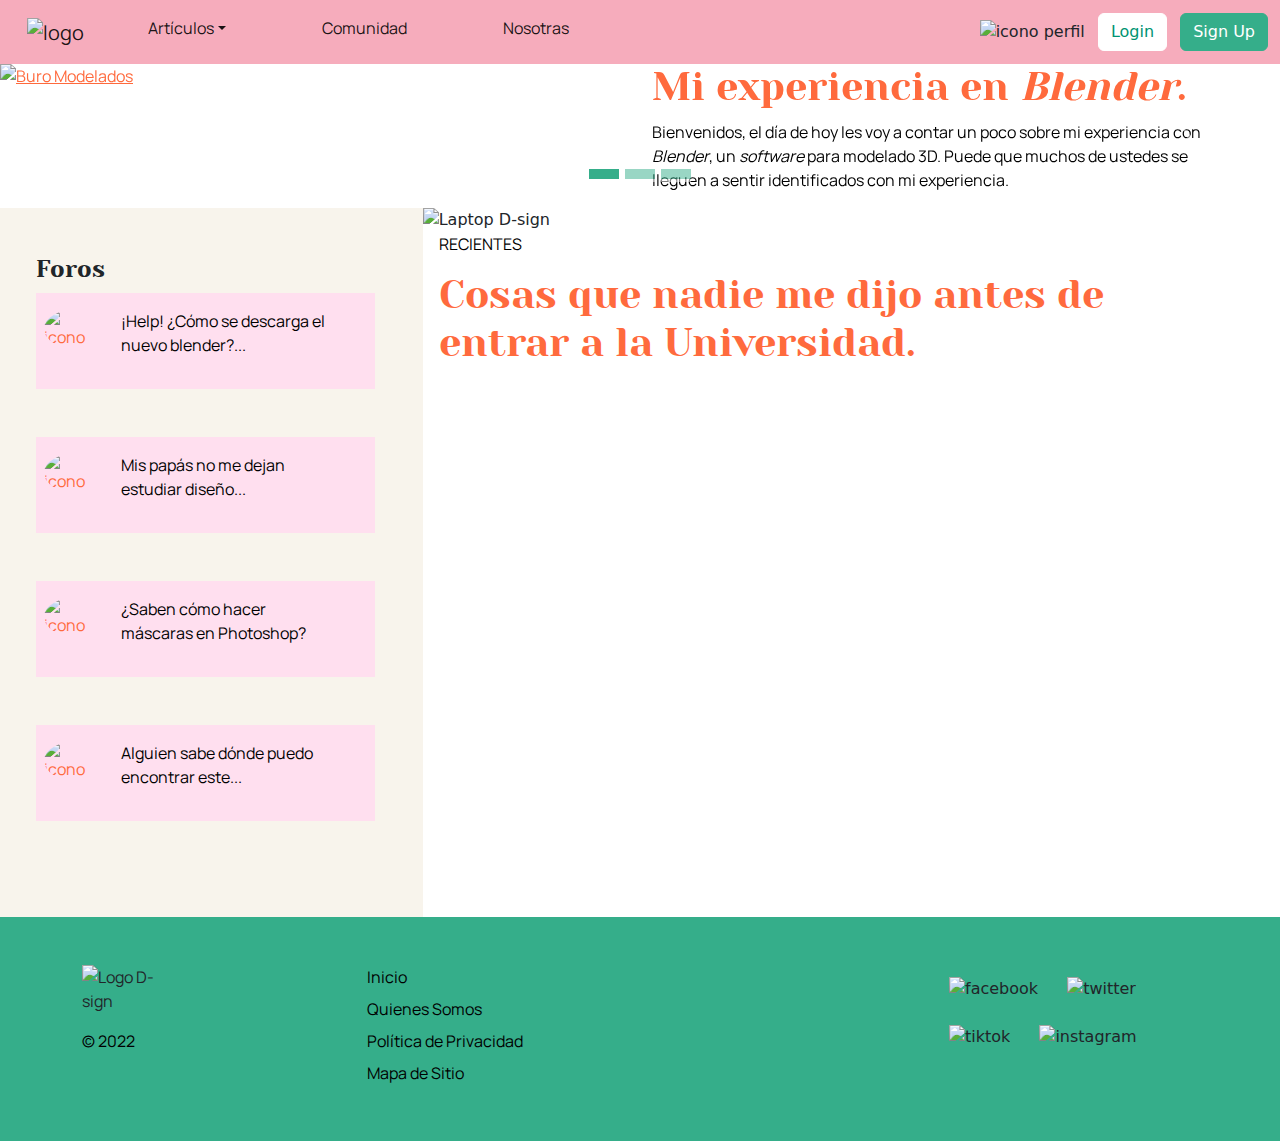
==== index.html @ 986c0e19 "D-sign Proyecto Horizontal" ====
<!DOCTYPE html>
<html lang="en">
<head>
    <meta charset="UTF-8">
    <meta http-equiv="X-UA-Compatible" content="IE=edge">
    <meta name="viewport" content="width=device-width, initial-scale=1.0">
    <title>(D)sign</title>

    <link rel="stylesheet" href="css/bootstrap.min.css">
    <link rel="stylesheet" href="css/style.css">
    <link rel="preconnect" href="https://fonts.googleapis.com">
    <link href="https://fonts.googleapis.com/css2?family=Manrope&display=swap" rel="stylesheet">
    <link rel="icon" href="images/logo-color.ico">
</head>
<body>
    <header>
        <nav class="navbar navbar-expand-md" aria-label="Eleventh navbar example">
            <div class="container-fluid">
                <a class="navbar-brand" href="index.html"><img class="logo" src="images/LogoDsign.png" alt="logo"></a>
                <button class="navbar-toggler" type="button" data-bs-toggle="collapse" data-bs-target="#navbarsExample04" aria-controls="navbarsExample04" aria-expanded="false" aria-label="Toggle navigation">
                    <span class="navbar-toggler-icon"></span>
                </button>
                <div class="collapse navbar-collapse" id="navbarsExample04">
                    <ul class="col-md-9 col-12 navbar-nav col-md-auto mb-2 text-center">
                        <li class="nav-item dropdown">
                            <a class="nav-link active dropdown-toggle px-5" href="artículos.html" id="dropdown04" data-bs-toggle="dropdown" aria-expanded="false">Artículos</a>
                            <ul class="dropdown-menu" aria-labelledby="dropdown04">
                                <li><a class="dropdown-item" target="_blank" href="artículos.html">Artículo 1</li>
                                <li><a class="dropdown-item" target="_blank" href="entrada2.html">Artículo 2</a></li>
                                <li><a class="dropdown-item" target="_blank" href="entrada3.html">Artículo 3</a></li>
                                <li><a class="dropdown-item" target="_blank" href="entrada4.html">Artículo 4</a></li>
                                <li><a class="dropdown-item" target="_blank" href="entrada5.html">Artículo 5</a></li>
                                <li><a class="dropdown-item" target="_blank" href="entrada6.html">Artículo 6</a></li>                            
                            </ul>
                        </li>
                        <li class="nav-item">
                            <a class="nav-link active px-5" href="comunidad.html">Comunidad</a>
                        </li>
                        <li class="nav-item">
                            <a class="nav-link active px-5" href="nosotras.html">Nosotras</a>
                        </li>
                    </ul>
                </div>
                <div>
                    <img src="images/iconprofile.png" class="icon-profile px-2" alt="icono perfil">
                    <button type="button" class="btn btn-outline-primary me-2">Login</button>
                    <button type="button" class="btn btn-primary">Sign Up</button>
                </div>
            </div>
        </nav>
    </header>

    <main>
        <div id="carouselExampleIndicators" class="carousel slide" data-bs-ride="carousel">
            <div class="carousel-indicators">
            <button type="button" data-bs-target="#carouselExampleIndicators" data-bs-slide-to="0" class="active" aria-current="true" aria-label="Slide 1"></button>
            <button type="button" data-bs-target="#carouselExampleIndicators" data-bs-slide-to="1" aria-label="Slide 2"></button>
            <button type="button" data-bs-target="#carouselExampleIndicators" data-bs-slide-to="2" aria-label="Slide 3"></button>
            </div>
            <div class="carousel-inner">
            <div class="carousel-item active">
                <div class="row">
                    <div class="col-md-6 col-12">
                        <a href="artículos.html" target="_blank"><img src="images/entrada1.png" class="d-block w-100" alt="Buro Modelados"></a>
                    </div>
                    <div class="col-md-6 col-12 my-md-auto">
                        <h1>Mi experiencia en <em>Blender</em>.</h1>
                        <p>Bienvenidos, el día de hoy les voy a contar un poco sobre mi experiencia con <em>Blender</em>, un <em>software</em> para
                            modelado 3D. Puede que muchos de ustedes se lleguen a sentir identificados con mi experiencia. </p>
                    </div>
                </div>
            </div>
            <div class="carousel-item">
                <div class="row">
                    <div class="col-md-6 col-12">
                        <a href="entrada2.html" target="_blank"><img src="images/entrada2.png" class="d-block w-100" alt="Laptop D-sign"></a>
                    </div>
                    <div class="col-md-6 col-12 my-md-auto">
                        <h1>Recomendaciones al diseñar, modelar, etc...</h1>
                        <p>¿Alguna vez has tenido problemas mientras diseñas? ¿Se te pierden los objetos mientras estás trabajando 
                            en un proyecto? Bueno, si es así, este artículo te va a ayudar...</p>
                    </div>
                </div>
            </div>
            <div class="carousel-item">
                <div class="row">
                    <div class="col-md-6 col-12">
                        <a href="entrada3.html" target="_blank"><img src="images/entrada3.png" class="d-block w-100" alt="Redes Sociales"></a>
                    </div>
                    <div class="col-md-6 col-12 my-md-auto">
                        <h1>Cuentas de Redes Sociales que te recomiendo.</h1>
                        <p>¿Te has preguntado qué cuentas de diseño son buenas? ¿Hay cuentas que te den consejos? Si es así, aquí 
                            te dejo recomendaciones de <em>Instagram </em> y <em> TikTok</em>.</p>
                    </div>
                </div>
            </div>
            </div>
            <button class="carousel-control-prev" type="button" data-bs-target="#carouselExampleIndicators" data-bs-slide="prev">
            <span class="carousel-control-prev-icon" aria-hidden="true"></span>
            <span class="visually-hidden">Previous</span>
            </button>
            <button class="carousel-control-next" type="button" data-bs-target="#carouselExampleIndicators" data-bs-slide="next">
            <span class="carousel-control-next-icon" aria-hidden="true"></span>
            <span class="visually-hidden">Next</span>
            </button>
        </div>

        <div class="row">
            <div class="col-md-4 col-12 side px-5 py-5 foro-side">
                <h3>Foros</h3>
                <a href="comunidad.html" target="_blank" class="comments-box">
                    <div class="foro py-3 mb-5 position-relative">
                        <img class="avatar ps-2" src="images/PFP1.jpg" alt="icono">
                        <p>¡Help! ¿Cómo se descarga el nuevo blender?...</p> 
                    </div> 
                </a>
                <a href="comunidad.html" target="_blank" class="comments-box">
                    <div class="foro py-3 mb-5 position-relative">
                        <img class="avatar ps-2" src="images/PFP2.jpg" alt="icono">
                        <p>Mis papás no me dejan estudiar diseño...</p> 
                    </div> 
                </a>
                <a href="comunidad.html" target="_blank" class="comments-box">
                    <div class="foro py-3 mb-5 position-relative">
                        <img class="avatar ps-2" src="images/PFP3.jpg" alt="icono">
                        <p>¿Saben cómo hacer máscaras en Photoshop?</p> 
                    </div> 
                </a>
                <a href="comunidad.html" target="_blank" class="comments-box">
                    <div class="foro py-3 mb-5 position-relative">
                        <img class="avatar ps-2" src="images/PFP4.jpg" alt="icono">
                        <p>Alguien sabe dónde puedo encontrar este...</p> 
                    </div> 
                </a>
            </div>
            <div class="col-md-8 col-12 px-0">
                <img src="images/entrada3.png" class="d-block w-100" alt="Laptop D-sign">
                <div class="px-3">
                    <p>RECIENTES</p>
                    <h1>Cosas que nadie me dijo antes de entrar a la Universidad.</h1>
                </div>
                
            </div>
        </div>
    </main>

    <footer>
        <div class="container">
            <div class="row row-cols-5 py-5">
                <div class="col-md-3 col-12">
                  <a href="index.html" target="_blank" class="d-flex align-items-center mb-3 link-dark text-decoration-none">
                    <img src="images/logo-color.png" class="logo-ft" alt="Logo D-sign"></a>
                  <p class="text-muted">© 2022</p>
                </div>
                
                <div class="col-md-6 col-12">
                  <ul class="nav flex-column">
                    <li class="nav-item mb-2"><a href="index.html" target="_blank" class="nav-link p-0 text-muted">Inicio</a></li>
                    <li class="nav-item mb-2"><a href="nosotras.html" target="_blank" class="nav-link p-0 text-muted">Quienes Somos</a></li>
                    <li class="nav-item mb-2"><a href="privacypolicy.html" target="_blank" class="nav-link p-0 text-muted">Política de Privacidad</a></li>
                    <li class="nav-item mb-2"><a href="mapasitio.html" target="_blank" class="nav-link p-0 text-muted">Mapa de Sitio</a></li>
                  </ul>
                </div>
        
                <div class="col-md-3 col-12 social-media-ft">
                    <div>
                        <img src="images/facebook.png" alt="facebook">
                        <img src="images/twitter.png" alt="twitter">
                    </div>
                    <div>
                        <img src="images/tiktok.png" alt="tiktok">
                        <img src="images/instagram.png" alt="instagram">
                    </div>
                </div>        
            </div>    
        </div>
    </footer>

    <script src="https://cdn.jsdelivr.net/npm/bootstrap@5.1.3/dist/js/bootstrap.bundle.min.js" integrity="sha384-ka7Sk0Gln4gmtz2MlQnikT1wXgYsOg+OMhuP+IlRH9sENBO0LRn5q+8nbTov4+1p" crossorigin="anonymous"></script>
</body>
</html>
---- css/style.css ----
@font-face {
    font-family: 'yeseva';
    src: url('../fonts/Yeseva/yesevaone-regular-webfont.woff2') format('woff2'),
         url('../fonts/Yeseva/yesevaone-regular-webfont.woff') format('woff');
    font-weight: normal;
    font-style: normal;
}
@import url('https://fonts.googleapis.com/css2?family=Manrope&display=swap');


header{
    background-color: #F6ACBC;
}
.btn-primary {
    color: white;
    border-color: #35AE8A;
    background-color: #35AE8A;
}

header .logo{
    padding-left: 15px;
    width: 50px;
    height: auto;
}

.btn-outline-primary {
    color: #009371;
    border-color: white;
    background-color: white;
}

.carousel-indicators [data-bs-target]{
    border-top: 10px solid  #35AE8A;
}

h1{
    font-family: 'yeseva';
    color: #FF6A3D;
    font-size: 40;
    padding-right: 50px;
}
h2{
    font-family: 'manrope';
    font-weight: bold;
}
p{
    font-family: 'manrope';
    color: black;
    font-size: 16px;
    padding-right: 50px;
}
a{
    font-family: 'manrope';
    color: black;
    font-size: 16px;
}

h3, h4{
    font-family: 'yeseva';
    font-size: 24px;
}
h5{
    font-family: 'manrope';
    font-size: 16;
}

.article-image img{
    width: 50%;
    height: auto;
}
.article-icon{
    width: 5%;
    height: auto;
    border-radius: 50%;
}
.gallery video, .gallery img{
    width: 350px;
    height: auto;
    padding: 10px;
    float: left;
}

.side, .comments, .buttons{
    background-color: #F8F4EC;
}
.side-art{
    align-items: center;
    background-color: #FFDFEF;
}
.side-art img{
    width: 70%;
    height: auto;
}

img.images-art{
    width: 60%;
    height: auto;
}
img.images-art2{
    width: 30%;
    height: auto;
}

footer{
    background-color: #35AE8A;
}
.text-muted{
    --bs-text-opacity: 1;
    color: black!important;
}

.site-map {
    text-align: center;
}
.privacy-policy h1, h2 {
    text-align: center;
}
.privacy-policy{
    padding: 10%;
}
.privacy-policy strong{
    color: #FF6A3D;
}

.site-map img{
    width: 100%;
    height: auto;
}

.buttons button{
    color: white;
    font-family: 'Manrope';
    border-color: #35AE8A;
    background-color: #35AE8A;
}

.comments-art{
    left: 10%;
}

.foro, .community, .about-us{
    background-color:#FFDFEF
}
.foro img{
    float: left;
    padding-right: 20px;
}
.foro p{
    text-align: left;
    text-decoration: none;
}
.heart img{
    width: 50px;
    height: auto;
}

.avatar{
    width: 25%;
    border-radius: 50%;
}
.avatar-com{
    width: 10%;
    border-radius: 50%;
    position: absolute;
    left: -30px;
}
.people img{
    width: 200px;
    height: auto;
    align-items: center;
}
.about-us, .people h1{
    color: black;
}
.about-us{
    text-align: center;
}

a{
    color:#FF6A3D;
}

.nav-link{
    color: black;
}

.nav-item a:hover, .nav-item a:active{
    font-weight: bold;
}

.nav-commu a:hover, .nav-commu a:active{
    font-weight: bold;
}

.nav-bar a:hover, .nav-bar a:active{
    font-weight: bold;
}

.btn-primary:hover {
    background-color: #00755A;
    border-color: #35AE8A;
}

.signin-cont{
    padding-left: 100px;
}
.social-media img{
    width: 7%;
    height: auto;
}
.social-media-ft img{
    width: 64px;
    height: auto;
    margin: 12px;
}
.icon-profile{
    width: 50px; 
    height: auto;
}
.logo-ft{
    width: 50px;
}
.like-comment{
    width: 55px;
    height: auto;
    margin-top: 10px;
}

.pink{
    padding: 10px 40px;
    background-color: #F6ACBC;
    border: #F6ACBC;
}

img.article-three {
    width: 220px;
    height: auto;
}

.numbers{
    display: flex;
    justify-content: center;
}

.numbers strong{
    color: #FF6A3D;
}

.numbers p{
    color: #999191;
}

.foro-side a{ 
    text-decoration: none;
}

.comments-box a{
    text-decoration: none;
}

img.icon-us{
    width: 222px;
    height: auto;
    align-items: center;
}

@media only screen and (min-width: 420px) {
    img.logo-ft{
        width: 80px;
    }

    .gallery video, .gallery img{
        width: 300px;
        height: auto;
        float: left;
    }
    .gallery video{
        padding-bottom: 5px;
    }
}
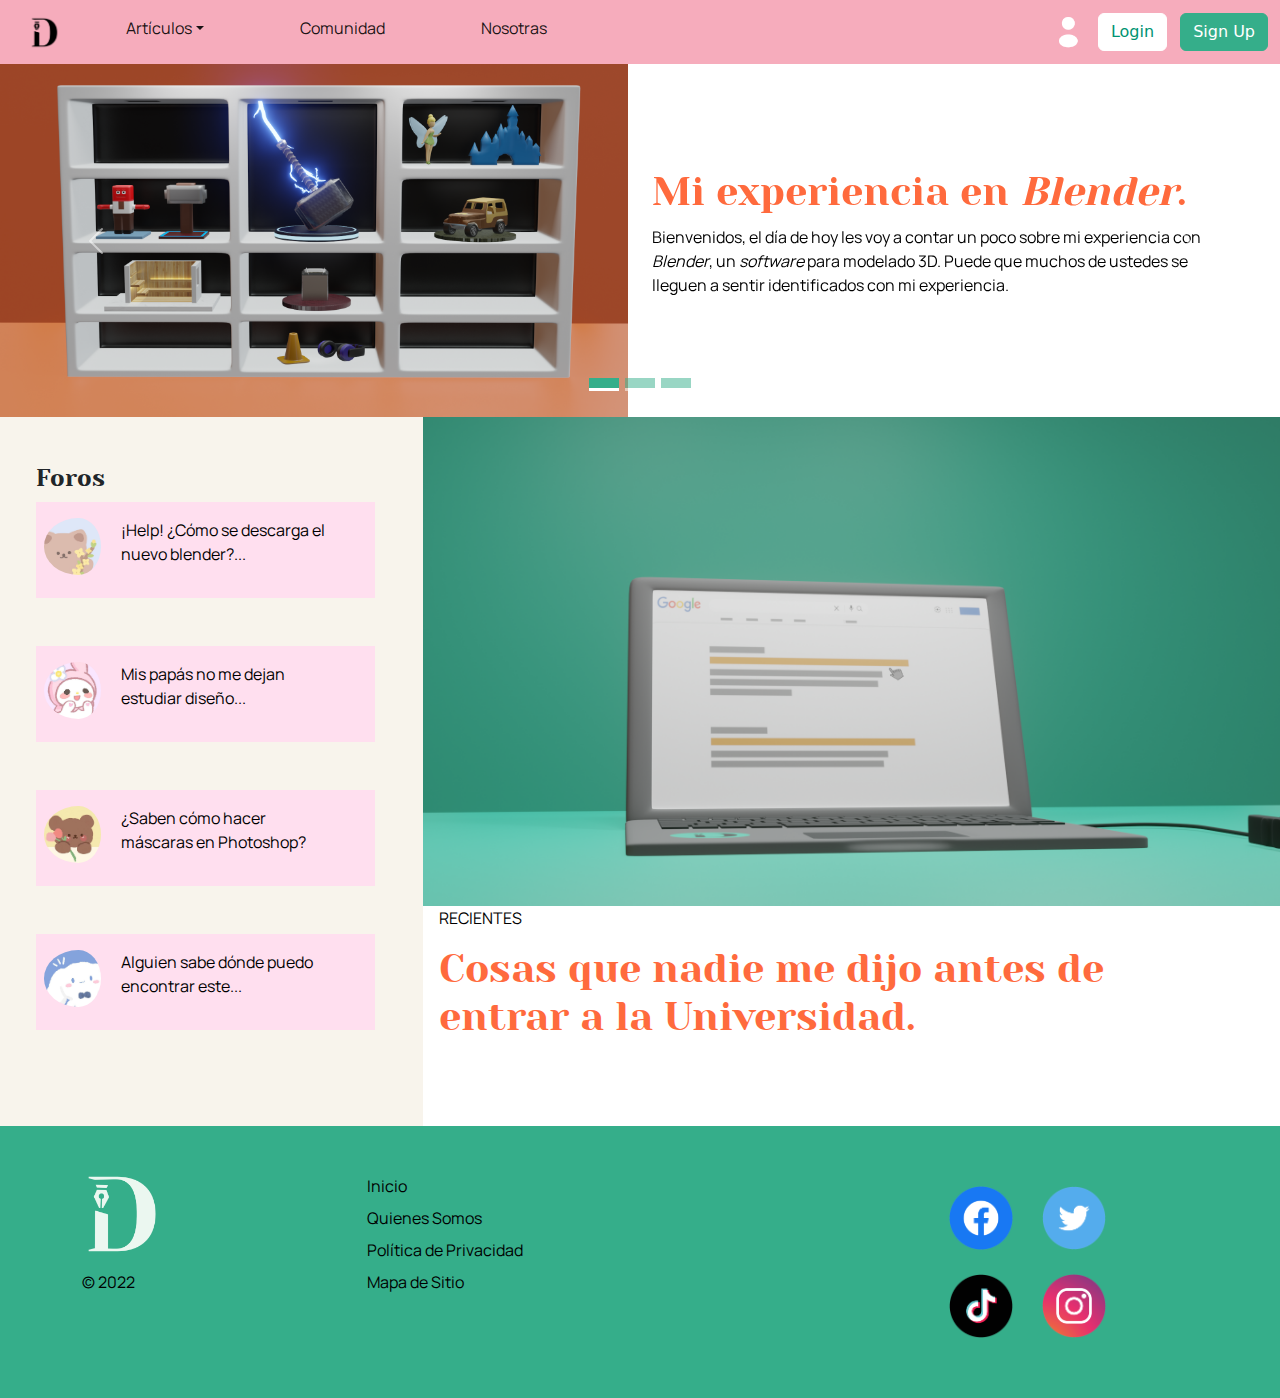
==== commit 6be1f6b3: "update2" ====
--- a/index.html
+++ b/index.html
@@ -134,7 +134,7 @@
                 </a>
             </div>
             <div class="col-md-8 col-12 px-0">
-                <img src="images/entrada3.png" class="d-block w-100" alt="Laptop D-sign">
+                <img src="images/entrada4.png" class="d-block w-100" alt="Laptop D-sign">
                 <div class="px-3">
                     <p>RECIENTES</p>
                     <h1>Cosas que nadie me dijo antes de entrar a la Universidad.</h1>
